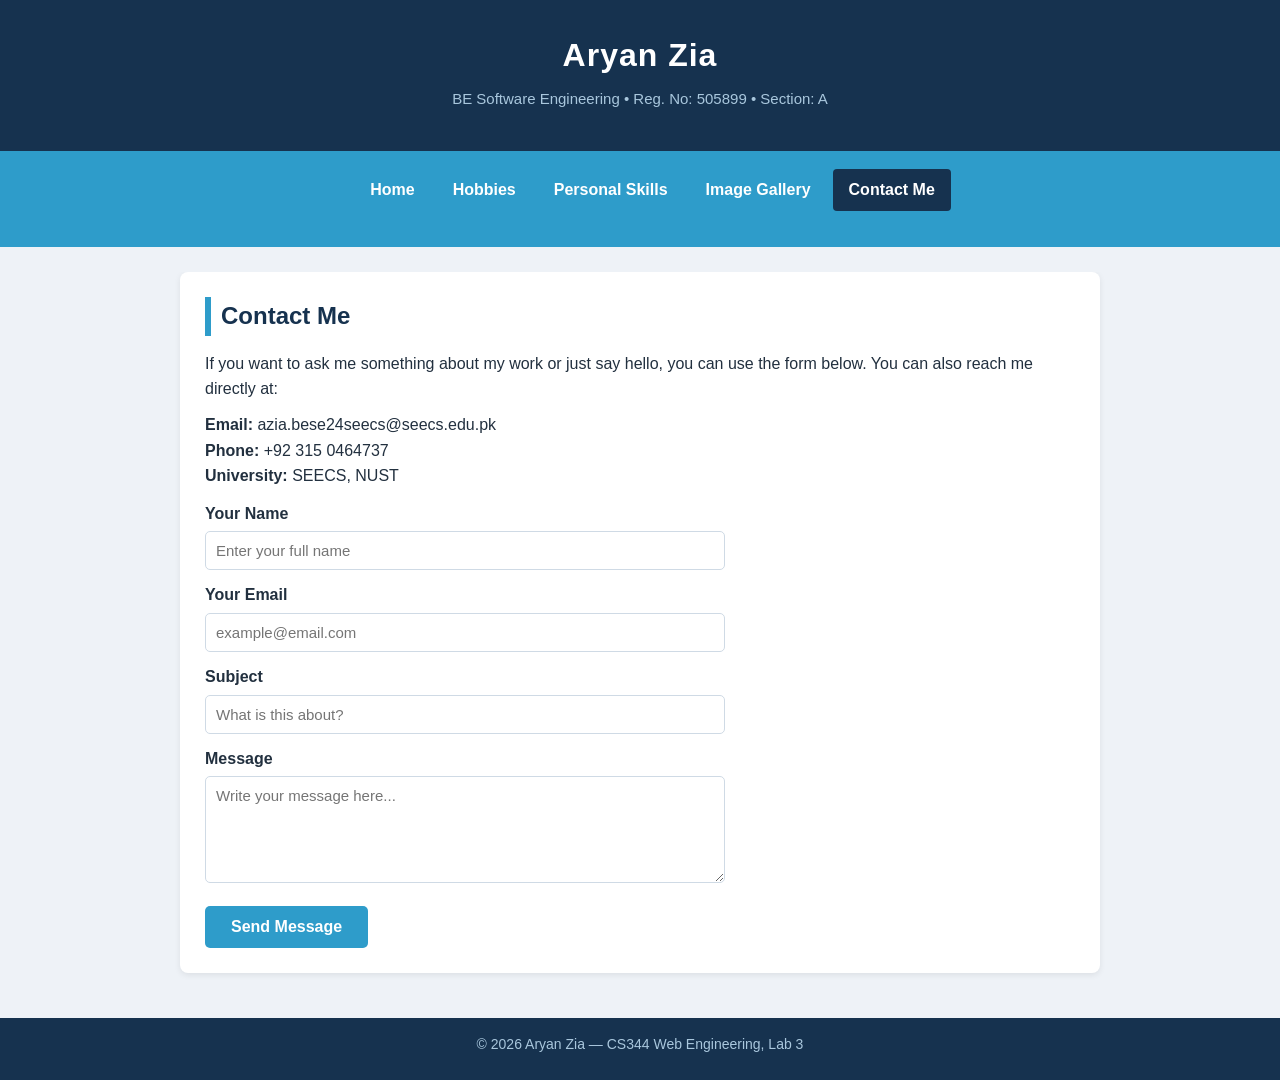
==== contact.html @ d49867ae "Lab 3: HTML Advanced - Personal Portfolio II" ====
<!DOCTYPE html>
<html lang="en">
<head>
<meta charset="UTF-8">
<meta name="viewport" content="width=device-width, initial-scale=1.0">
<title>Contact Me | Aryan Zia</title>
<link rel="stylesheet" href="css/style.css">
</head>
<body>

<header>
  <h1>Aryan Zia</h1>
  <p>BE Software Engineering &bull; Reg. No: 505899 &bull; Section: A</p>
</header>

<nav>
  <ul>
    <li><a href="index.html">Home</a></li>
    <li><a href="hobbies.html">Hobbies</a></li>
    <li><a href="skills.html">Personal Skills</a></li>
    <li><a href="gallery.html">Image Gallery</a></li>
    <li><a class="active" href="contact.html">Contact Me</a></li>
  </ul>
</nav>

<main>

  <div class="card">
    <h2>Contact Me</h2>
    <p>If you want to ask me something about my work or just say hello, you can
    use the form below. You can also reach me directly at:</p>

    <p>
      <strong>Email:</strong> azia.bese24seecs@seecs.edu.pk<br>
      <strong>Phone:</strong> +92 315 0464737<br>
      <strong>University:</strong> SEECS, NUST
    </p>

    <form action="#" method="post">
      <label for="name">Your Name</label>
      <input type="text" id="name" name="name" placeholder="Enter your full name" required>

      <label for="email">Your Email</label>
      <input type="email" id="email" name="email" placeholder="example@email.com" required>

      <label for="subject">Subject</label>
      <input type="text" id="subject" name="subject" placeholder="What is this about?">

      <label for="message">Message</label>
      <textarea id="message" name="message" rows="5" placeholder="Write your message here..." required></textarea>

      <button type="submit">Send Message</button>
    </form>
  </div>

</main>

<footer>
  <p>&copy; 2026 Aryan Zia &mdash; CS344 Web Engineering, Lab 3</p>
</footer>

</body>
</html>
---- css/style.css ----
/* =========================================================
   CS344 Web Engineering - Lab 3
   External stylesheet for the Personal Portfolio
   Author: Aryan Zia (505899, Section A)
   ========================================================= */

/* ---------- Global reset and base styles ---------- */
* {
  margin: 0;
  padding: 0;
  box-sizing: border-box;
}

body {
  font-family: "Segoe UI", Arial, sans-serif;
  background: #eef2f7;
  color: #22303f;
  line-height: 1.6;
}

/* ---------- Clearfix helper ----------
   Floated children are removed from the normal flow, so the
   parent can collapse. This clears the floats properly. */
.clearfix {
  overflow: hidden;
}
.clearfix::after {
  content: "";
  display: block;
  clear: both;
}

/* ---------- Header ---------- */
header {
  background: #16324f;
  color: #fff;
  text-align: center;
  padding: 30px 15px;
  border-bottom: 5px solid #2e9cca;
}
header h1 {
  font-size: 32px;
  letter-spacing: 1px;
}
header p {
  color: #a9c7dd;
  font-size: 15px;
  margin-top: 6px;
}

/* ---------- Navigation menu ----------
   The list is centred as a whole and each list item is floated
   left so the links sit side by side (horizontal menu). */
nav {
  background: #2e9cca;
  text-align: center;
  padding: 10px;
  overflow: hidden;          /* clears the floated list items */
}
nav ul {
  list-style: none;
  display: inline-block;
}
nav li {
  float: left;               /* horizontal alignment using float */
}
nav a {
  display: block;
  color: #fff;
  text-decoration: none;
  font-weight: bold;
  padding: 8px 16px;
  margin: 3px;
  border-radius: 4px;
}
nav a:hover {
  background: #16324f;
}
nav a.active {
  background: #16324f;
}

/* ---------- Page wrapper ---------- */
main {
  max-width: 950px;
  margin: 25px auto;
  padding: 0 15px;
  overflow: hidden;          /* clears any floated content inside */
}

/* ---------- Content cards ---------- */
.card {
  background: #fff;
  padding: 25px;
  border-radius: 8px;
  margin-bottom: 20px;
  box-shadow: 0 2px 6px rgba(0, 0, 0, 0.08);
}

/* ---------- Typography ---------- */
h2 {
  color: #16324f;
  border-left: 6px solid #2e9cca;
  padding-left: 10px;
  margin-bottom: 15px;
}
h3 {
  color: #2e9cca;
  margin: 20px 0 8px;
}
p {
  margin-bottom: 10px;
}
ul {
  margin-left: 25px;
  margin-bottom: 10px;
}
li {
  margin-bottom: 6px;
}

/* ---------- Buttons / links styled as buttons ---------- */
.btn {
  display: inline-block;
  background: #2e9cca;
  color: #fff;
  text-decoration: none;
  padding: 10px 22px;
  border-radius: 5px;
  font-weight: bold;
  margin: 8px 8px 0 0;
}
.btn:hover {
  background: #16324f;
}

/* ---------- Home page intro (float layout) ----------
   The profile picture floats left and the text wraps beside it.
   The wrapper clears the float so following content starts below. */
.intro {
  overflow: hidden;          /* clearfix for the floated image */
}
.intro img {
  float: left;               /* image floats beside the text */
  width: 180px;
  height: 180px;
  object-fit: cover;
  border-radius: 50%;
  border: 5px solid #2e9cca;
  margin: 0 25px 15px 0;
}
.intro-text {
  overflow: hidden;
}

/* ---------- Tables ---------- */
table {
  width: 100%;
  border-collapse: collapse;
  margin-top: 10px;
}
th, td {
  border: 1px solid #cfdae5;
  padding: 10px;
  text-align: left;
}
th {
  background: #16324f;
  color: #fff;
}
tr:nth-child(even) {
  background: #f4f8fb;
}

/* ---------- Image gallery (float layout) ----------
   Each figure floats left to form a 3-column grid. The gallery
   container clears the floats so the footer is not overlapped. */
.gallery {
  overflow: hidden;          /* clears floated figures */
}
.gallery figure {
  float: left;               /* arrange gallery using float */
  width: calc(33.333% - 16px);
  margin: 8px;
  background: #fff;
  border-radius: 8px;
  padding: 10px;
  box-shadow: 0 2px 8px rgba(0, 0, 0, 0.1);
  text-align: center;
}
.gallery img {
  width: 100%;
  height: 170px;
  object-fit: cover;
  border-radius: 6px;
  display: block;
}
.gallery figcaption {
  font-size: 14px;
  color: #5a6b7b;
  margin-top: 8px;
}

/* ---------- Contact form ---------- */
form {
  max-width: 520px;
}
label {
  display: block;
  font-weight: bold;
  margin: 12px 0 5px;
}
input, textarea {
  width: 100%;
  padding: 10px;
  border: 1px solid #cfdae5;
  border-radius: 5px;
  font-family: inherit;
  font-size: 15px;
}
button {
  background: #2e9cca;
  color: #fff;
  border: none;
  padding: 12px 26px;
  border-radius: 5px;
  font-size: 16px;
  font-weight: bold;
  cursor: pointer;
  margin-top: 15px;
}
button:hover {
  background: #16324f;
}

/* ---------- Skill bars ---------- */
.skill {
  margin-bottom: 18px;
}
.skill label {
  display: block;
  font-weight: bold;
  margin-bottom: 5px;
}
.bar {
  background: #dbe4ec;
  border-radius: 20px;
  height: 16px;
  overflow: hidden;
}
.bar div {
  height: 100%;
  background: linear-gradient(90deg, #2e9cca, #16324f);
  border-radius: 20px;
}

/* ---------- Footer ---------- */
footer {
  clear: both;               /* sits below any floated content */
  background: #16324f;
  color: #a9c7dd;
  text-align: center;
  padding: 15px;
  font-size: 14px;
}
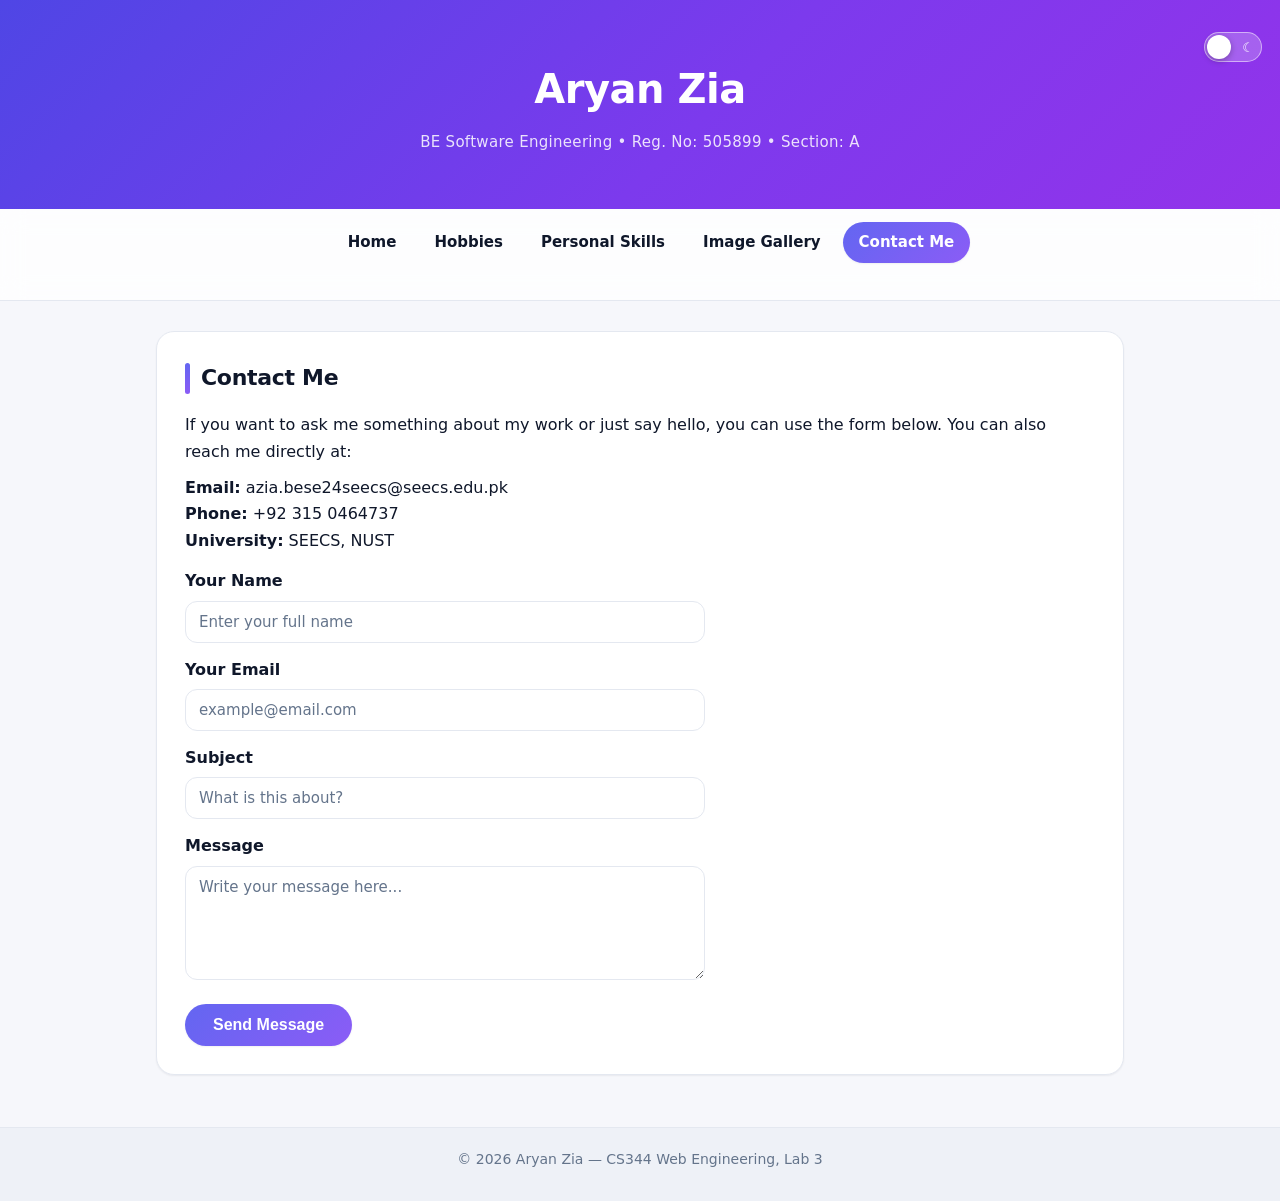
==== commit 505e3170: "Redesign UI: modern tokenized CSS, light/dark theme, subtle animations" ====
--- a/contact.html
+++ b/contact.html
@@ -11,6 +11,8 @@
 <header>
   <h1>Aryan Zia</h1>
   <p>BE Software Engineering &bull; Reg. No: 505899 &bull; Section: A</p>
+  <input type="checkbox" id="theme-toggle" class="theme-toggle" aria-label="Toggle dark mode">
+  <label for="theme-toggle" class="theme-switch" aria-hidden="true"><span class="knob"></span></label>
 </header>
 
 <nav>
--- a/css/style.css
+++ b/css/style.css
@@ -2,25 +2,114 @@
    CS344 Web Engineering - Lab 3
    External stylesheet for the Personal Portfolio
    Author: Aryan Zia (505899, Section A)
+
+   Design system:
+   - One set of CSS custom properties (tokens) drives the theme.
+   - Light theme by default; dark theme follows the OS setting and
+     can be overridden with the header toggle (pure CSS, no JS).
+   - Layouts use the CSS float and clear properties (lab requirement).
    ========================================================= */
 
-/* ---------- Global reset and base styles ---------- */
+/* ---------- Theme tokens: LIGHT (default) ---------- */
+:root {
+  --bg: #f6f7fb;
+  --surface: #ffffff;
+  --surface-2: #eef1f7;
+  --text: #0f172a;
+  --muted: #64748b;
+  --border: #e4e8f0;
+  --accent: #6366f1;
+  --accent-2: #8b5cf6;
+  --accent-soft: rgba(99, 102, 241, 0.12);
+  --header-bg: rgba(255, 255, 255, 0.78);
+  --shadow-sm: 0 1px 2px rgba(15, 23, 42, 0.06);
+  --shadow-md: 0 8px 20px rgba(15, 23, 42, 0.09);
+  --shadow-lg: 0 18px 44px rgba(15, 23, 42, 0.14);
+
+  --radius: 18px;
+  --radius-sm: 12px;
+  --pill: 999px;
+  --maxw: 1000px;
+  --trans: 0.25s ease;
+}
+
+/* ---------- Theme tokens: DARK (follows OS setting) ---------- */
+@media (prefers-color-scheme: dark) {
+  :root {
+    --bg: #0b1220;
+    --surface: #111a2e;
+    --surface-2: #0e1729;
+    --text: #e2e8f0;
+    --muted: #94a3b8;
+    --border: #1e293b;
+    --accent: #818cf8;
+    --accent-2: #a78bfa;
+    --accent-soft: rgba(129, 140, 248, 0.16);
+    --header-bg: rgba(15, 22, 40, 0.78);
+    --shadow-sm: 0 1px 2px rgba(0, 0, 0, 0.4);
+    --shadow-md: 0 8px 22px rgba(0, 0, 0, 0.45);
+    --shadow-lg: 0 18px 44px rgba(0, 0, 0, 0.55);
+  }
+  /* Manual override: toggle ON inverts dark OS theme back to light */
+  :root:has(#theme-toggle:checked) {
+    --bg: #f6f7fb;
+    --surface: #ffffff;
+    --surface-2: #eef1f7;
+    --text: #0f172a;
+    --muted: #64748b;
+    --border: #e4e8f0;
+    --accent: #6366f1;
+    --accent-2: #8b5cf6;
+    --accent-soft: rgba(99, 102, 241, 0.12);
+    --header-bg: rgba(255, 255, 255, 0.78);
+    --shadow-sm: 0 1px 2px rgba(15, 23, 42, 0.06);
+    --shadow-md: 0 8px 20px rgba(15, 23, 42, 0.09);
+    --shadow-lg: 0 18px 44px rgba(15, 23, 42, 0.14);
+  }
+}
+
+/* Manual override: toggle ON in a light OS theme switches to dark */
+@media (prefers-color-scheme: light) {
+  :root:has(#theme-toggle:checked) {
+    --bg: #0b1220;
+    --surface: #111a2e;
+    --surface-2: #0e1729;
+    --text: #e2e8f0;
+    --muted: #94a3b8;
+    --border: #1e293b;
+    --accent: #818cf8;
+    --accent-2: #a78bfa;
+    --accent-soft: rgba(129, 140, 248, 0.16);
+    --header-bg: rgba(15, 22, 40, 0.78);
+    --shadow-sm: 0 1px 2px rgba(0, 0, 0, 0.4);
+    --shadow-md: 0 8px 22px rgba(0, 0, 0, 0.45);
+    --shadow-lg: 0 18px 44px rgba(0, 0, 0, 0.55);
+  }
+}
+
+/* ---------- Global reset and base ---------- */
 * {
   margin: 0;
   padding: 0;
   box-sizing: border-box;
 }
 
+html {
+  scroll-behavior: smooth;
+}
+
 body {
-  font-family: "Segoe UI", Arial, sans-serif;
-  background: #eef2f7;
-  color: #22303f;
-  line-height: 1.6;
+  font-family: system-ui, -apple-system, "Segoe UI", Roboto, Arial, sans-serif;
+  background: var(--bg);
+  color: var(--text);
+  line-height: 1.65;
+  transition: background var(--trans), color var(--trans);
+  -webkit-font-smoothing: antialiased;
 }
 
 /* ---------- Clearfix helper ----------
-   Floated children are removed from the normal flow, so the
-   parent can collapse. This clears the floats properly. */
+   Floated children are removed from normal flow, so the parent can
+   collapse. This clears the floats and fixes the layout. */
 .clearfix {
   overflow: hidden;
 }
@@ -30,32 +119,123 @@
   clear: both;
 }
 
-/* ---------- Header ---------- */
+/* ---------- Animations (subtle) ---------- */
+@keyframes riseIn {
+  from {
+    opacity: 0;
+    transform: translateY(16px);
+  }
+  to {
+    opacity: 1;
+    transform: translateY(0);
+  }
+}
+@keyframes grow {
+  from {
+    transform: scaleX(0);
+  }
+  to {
+    transform: scaleX(1);
+  }
+}
+@keyframes fadeIn {
+  from {
+    opacity: 0;
+  }
+  to {
+    opacity: 1;
+  }
+}
+
+/* ---------- Header (hero) ---------- */
 header {
-  background: #16324f;
+  position: relative;
+  background: linear-gradient(135deg, #4f46e5 0%, #7c3aed 55%, #9333ea 100%);
   color: #fff;
   text-align: center;
-  padding: 30px 15px;
-  border-bottom: 5px solid #2e9cca;
+  padding: 56px 18px 44px;
+  animation: fadeIn 0.5s ease both;
 }
 header h1 {
-  font-size: 32px;
-  letter-spacing: 1px;
+  font-size: clamp(28px, 4vw, 40px);
+  font-weight: 800;
+  letter-spacing: -0.5px;
 }
 header p {
-  color: #a9c7dd;
+  margin-top: 8px;
+  color: rgba(255, 255, 255, 0.85);
   font-size: 15px;
-  margin-top: 6px;
-}
-
-/* ---------- Navigation menu ----------
-   The list is centred as a whole and each list item is floated
-   left so the links sit side by side (horizontal menu). */
+  letter-spacing: 0.3px;
+}
+
+/* ---------- Theme toggle (pure CSS switch) ---------- */
+.theme-toggle {
+  position: absolute;
+  width: 1px;
+  height: 1px;
+  opacity: 0;
+  pointer-events: none;
+}
+.theme-switch {
+  position: absolute;
+  top: 18px;
+  right: 18px;
+  width: 58px;
+  height: 30px;
+  border-radius: var(--pill);
+  background: rgba(255, 255, 255, 0.22);
+  border: 1px solid rgba(255, 255, 255, 0.5);
+  cursor: pointer;
+  transition: background var(--trans);
+}
+.theme-switch::before,
+.theme-switch::after {
+  position: absolute;
+  top: 50%;
+  transform: translateY(-50%);
+  font-size: 13px;
+  line-height: 1;
+}
+.theme-switch::before {
+  content: "\2600";       /* sun */
+  left: 7px;
+}
+.theme-switch::after {
+  content: "\263E";       /* moon */
+  right: 7px;
+}
+.theme-switch .knob {
+  position: absolute;
+  top: 2px;
+  left: 2px;
+  width: 24px;
+  height: 24px;
+  border-radius: 50%;
+  background: #fff;
+  box-shadow: 0 2px 6px rgba(0, 0, 0, 0.28);
+  transition: transform 0.28s cubic-bezier(0.4, 0, 0.2, 1);
+}
+#theme-toggle:checked + .theme-switch .knob {
+  transform: translateX(28px);
+}
+#theme-toggle:focus-visible + .theme-switch {
+  outline: 3px solid rgba(255, 255, 255, 0.9);
+  outline-offset: 3px;
+}
+
+/* ---------- Navigation menu (sticky, horizontal via float) ---------- */
 nav {
-  background: #2e9cca;
+  position: sticky;
+  top: 0;
+  z-index: 50;
+  background: var(--header-bg);
+  backdrop-filter: blur(12px);
+  -webkit-backdrop-filter: blur(12px);
+  border-bottom: 1px solid var(--border);
   text-align: center;
   padding: 10px;
   overflow: hidden;          /* clears the floated list items */
+  transition: background var(--trans), border-color var(--trans);
 }
 nav ul {
   list-style: none;
@@ -66,75 +246,126 @@
 }
 nav a {
   display: block;
+  color: var(--text);
+  text-decoration: none;
+  font-weight: 600;
+  font-size: 15px;
+  padding: 8px 16px;
+  margin: 3px;
+  border-radius: var(--pill);
+  transition: background var(--trans), color var(--trans), transform var(--trans);
+}
+nav a:hover {
+  background: var(--accent-soft);
+  color: var(--accent);
+  transform: translateY(-1px);
+}
+nav a.active {
+  background: linear-gradient(135deg, var(--accent), var(--accent-2));
+  color: #fff;
+  box-shadow: var(--shadow-sm);
+}
+
+/* ---------- Page wrapper ---------- */
+main {
+  max-width: var(--maxw);
+  margin: 30px auto;
+  padding: 0 16px;
+  overflow: hidden;          /* clears any floated content inside */
+}
+
+/* ---------- Content cards ---------- */
+.card {
+  background: var(--surface);
+  border: 1px solid var(--border);
+  border-radius: var(--radius);
+  padding: 28px;
+  margin-bottom: 22px;
+  box-shadow: var(--shadow-sm);
+  animation: riseIn 0.55s cubic-bezier(0.2, 0.7, 0.2, 1) both;
+  transition: transform var(--trans), box-shadow var(--trans),
+              border-color var(--trans), background var(--trans);
+}
+.card:hover {
+  transform: translateY(-4px);
+  box-shadow: var(--shadow-lg);
+  border-color: var(--accent);
+}
+main > .card:nth-child(1) { animation-delay: 0.05s; }
+main > .card:nth-child(2) { animation-delay: 0.14s; }
+main > .card:nth-child(3) { animation-delay: 0.23s; }
+main > .card:nth-child(4) { animation-delay: 0.32s; }
+
+/* ---------- Typography ---------- */
+h2 {
+  position: relative;
+  color: var(--text);
+  font-size: 22px;
+  font-weight: 750;
+  letter-spacing: -0.3px;
+  padding-left: 16px;
+  margin-bottom: 16px;
+}
+h2::before {
+  content: "";
+  position: absolute;
+  left: 0;
+  top: 0.12em;
+  bottom: 0.12em;
+  width: 5px;
+  border-radius: var(--pill);
+  background: linear-gradient(var(--accent), var(--accent-2));
+}
+h3 {
+  color: var(--accent);
+  font-size: 16px;
+  text-transform: uppercase;
+  letter-spacing: 0.6px;
+  margin: 24px 0 10px;
+}
+p {
+  margin-bottom: 10px;
+}
+code {
+  font-family: Consolas, "Courier New", monospace;
+  font-size: 0.9em;
+  background: var(--surface-2);
+  color: var(--accent);
+  padding: 1px 6px;
+  border-radius: 6px;
+}
+ul {
+  margin-left: 22px;
+  margin-bottom: 10px;
+}
+li {
+  margin-bottom: 6px;
+}
+
+/* ---------- Buttons ---------- */
+.btn {
+  display: inline-block;
+  background: linear-gradient(135deg, var(--accent), var(--accent-2));
   color: #fff;
   text-decoration: none;
-  font-weight: bold;
-  padding: 8px 16px;
-  margin: 3px;
-  border-radius: 4px;
-}
-nav a:hover {
-  background: #16324f;
-}
-nav a.active {
-  background: #16324f;
-}
-
-/* ---------- Page wrapper ---------- */
-main {
-  max-width: 950px;
-  margin: 25px auto;
-  padding: 0 15px;
-  overflow: hidden;          /* clears any floated content inside */
-}
-
-/* ---------- Content cards ---------- */
-.card {
-  background: #fff;
-  padding: 25px;
-  border-radius: 8px;
-  margin-bottom: 20px;
-  box-shadow: 0 2px 6px rgba(0, 0, 0, 0.08);
-}
-
-/* ---------- Typography ---------- */
-h2 {
-  color: #16324f;
-  border-left: 6px solid #2e9cca;
-  padding-left: 10px;
-  margin-bottom: 15px;
-}
-h3 {
-  color: #2e9cca;
-  margin: 20px 0 8px;
-}
-p {
-  margin-bottom: 10px;
-}
-ul {
-  margin-left: 25px;
-  margin-bottom: 10px;
-}
-li {
-  margin-bottom: 6px;
-}
-
-/* ---------- Buttons / links styled as buttons ---------- */
-.btn {
-  display: inline-block;
-  background: #2e9cca;
-  color: #fff;
-  text-decoration: none;
-  padding: 10px 22px;
-  border-radius: 5px;
-  font-weight: bold;
+  padding: 11px 24px;
+  border-radius: var(--pill);
+  font-weight: 650;
+  font-size: 15px;
   margin: 8px 8px 0 0;
+  box-shadow: var(--shadow-sm);
+  transition: transform var(--trans), box-shadow var(--trans), filter var(--trans);
 }
 .btn:hover {
-  background: #16324f;
-}
-
-/* ---------- Home page intro (float layout) ----------
+  transform: translateY(-2px);
+  box-shadow: var(--shadow-md);
+  filter: brightness(1.06);
+}
+.btn:active {
+  transform: translateY(0) scale(0.98);
+}
+
+/* ---------- Home intro (float layout) ----------
    The profile picture floats left and the text wraps beside it.
    The wrapper clears the float so following content starts below. */
 .intro {
@@ -142,12 +373,19 @@
 }
 .intro img {
   float: left;               /* image floats beside the text */
-  width: 180px;
-  height: 180px;
+  width: 170px;
+  height: 170px;
   object-fit: cover;
   border-radius: 50%;
-  border: 5px solid #2e9cca;
-  margin: 0 25px 15px 0;
+  padding: 5px;
+  background: linear-gradient(135deg, var(--accent), var(--accent-2));
+  box-shadow: var(--shadow-md);
+  margin: 0 28px 18px 0;
+  transition: transform 0.35s ease, box-shadow 0.35s ease;
+}
+.intro img:hover {
+  transform: scale(1.04) rotate(-1.5deg);
+  box-shadow: var(--shadow-lg);
 }
 .intro-text {
   overflow: hidden;
@@ -158,18 +396,21 @@
   width: 100%;
   border-collapse: collapse;
   margin-top: 10px;
+  border-radius: var(--radius-sm);
+  overflow: hidden;
 }
 th, td {
-  border: 1px solid #cfdae5;
-  padding: 10px;
+  border: 1px solid var(--border);
+  padding: 12px 14px;
   text-align: left;
 }
 th {
-  background: #16324f;
-  color: #fff;
+  background: var(--surface-2);
+  color: var(--text);
+  font-weight: 700;
 }
 tr:nth-child(even) {
-  background: #f4f8fb;
+  background: var(--accent-soft);
 }
 
 /* ---------- Image gallery (float layout) ----------
@@ -182,23 +423,39 @@
   float: left;               /* arrange gallery using float */
   width: calc(33.333% - 16px);
   margin: 8px;
-  background: #fff;
-  border-radius: 8px;
+  background: var(--surface);
+  border: 1px solid var(--border);
+  border-radius: var(--radius-sm);
   padding: 10px;
-  box-shadow: 0 2px 8px rgba(0, 0, 0, 0.1);
+  overflow: hidden;
+  box-shadow: var(--shadow-sm);
   text-align: center;
+  transition: transform var(--trans), box-shadow var(--trans), border-color var(--trans);
+}
+.gallery figure:hover {
+  transform: translateY(-5px);
+  box-shadow: var(--shadow-lg);
+  border-color: var(--accent);
 }
 .gallery img {
   width: 100%;
   height: 170px;
   object-fit: cover;
-  border-radius: 6px;
+  border-radius: 8px;
   display: block;
+  transition: transform 0.45s ease;
+}
+.gallery figure:hover img {
+  transform: scale(1.07);
 }
 .gallery figcaption {
   font-size: 14px;
-  color: #5a6b7b;
-  margin-top: 8px;
+  color: var(--muted);
+  margin-top: 10px;
+  transition: color var(--trans);
+}
+.gallery figure:hover figcaption {
+  color: var(--accent);
 }
 
 /* ---------- Contact form ---------- */
@@ -207,30 +464,48 @@
 }
 label {
   display: block;
-  font-weight: bold;
-  margin: 12px 0 5px;
+  font-weight: 650;
+  margin: 14px 0 6px;
 }
 input, textarea {
   width: 100%;
-  padding: 10px;
-  border: 1px solid #cfdae5;
-  border-radius: 5px;
+  padding: 11px 13px;
+  background: var(--surface);
+  color: var(--text);
+  border: 1px solid var(--border);
+  border-radius: var(--radius-sm);
   font-family: inherit;
   font-size: 15px;
+  transition: border-color var(--trans), box-shadow var(--trans), background var(--trans);
+}
+input::placeholder, textarea::placeholder {
+  color: var(--muted);
+}
+input:focus, textarea:focus {
+  outline: none;
+  border-color: var(--accent);
+  box-shadow: 0 0 0 3px var(--accent-soft);
 }
 button {
-  background: #2e9cca;
+  background: linear-gradient(135deg, var(--accent), var(--accent-2));
   color: #fff;
   border: none;
-  padding: 12px 26px;
-  border-radius: 5px;
+  padding: 12px 28px;
+  border-radius: var(--pill);
   font-size: 16px;
-  font-weight: bold;
+  font-weight: 650;
   cursor: pointer;
-  margin-top: 15px;
+  margin-top: 16px;
+  box-shadow: var(--shadow-sm);
+  transition: transform var(--trans), box-shadow var(--trans), filter var(--trans);
 }
 button:hover {
-  background: #16324f;
+  transform: translateY(-2px);
+  box-shadow: var(--shadow-md);
+  filter: brightness(1.06);
+}
+button:active {
+  transform: translateY(0) scale(0.98);
 }
 
 /* ---------- Skill bars ---------- */
@@ -238,28 +513,79 @@
   margin-bottom: 18px;
 }
 .skill label {
-  display: block;
-  font-weight: bold;
-  margin-bottom: 5px;
+  margin: 0 0 6px;
 }
 .bar {
-  background: #dbe4ec;
-  border-radius: 20px;
-  height: 16px;
+  background: var(--surface-2);
+  border-radius: var(--pill);
+  height: 10px;
   overflow: hidden;
 }
 .bar div {
   height: 100%;
-  background: linear-gradient(90deg, #2e9cca, #16324f);
-  border-radius: 20px;
+  background: linear-gradient(90deg, var(--accent), var(--accent-2));
+  border-radius: var(--pill);
+  transform-origin: left;
+  animation: grow 0.9s cubic-bezier(0.2, 0.7, 0.2, 1) both;
 }
 
 /* ---------- Footer ---------- */
 footer {
   clear: both;               /* sits below any floated content */
-  background: #16324f;
-  color: #a9c7dd;
+  margin-top: 10px;
+  background: var(--surface-2);
+  border-top: 1px solid var(--border);
+  color: var(--muted);
   text-align: center;
-  padding: 15px;
+  padding: 20px;
   font-size: 14px;
-}
+  transition: background var(--trans), border-color var(--trans);
+}
+
+/* ---------- Accessibility: focus outlines ---------- */
+a:focus-visible,
+button:focus-visible,
+input:focus-visible,
+textarea:focus-visible {
+  outline: 3px solid var(--accent);
+  outline-offset: 2px;
+}
+
+/* ---------- Responsive ---------- */
+@media (max-width: 760px) {
+  .gallery figure {
+    width: calc(50% - 16px);
+  }
+  .intro img {
+    float: none;
+    display: block;
+    margin: 0 auto 18px;
+  }
+  nav a {
+    padding: 8px 12px;
+    font-size: 14px;
+  }
+  header {
+    padding: 48px 16px 38px;
+  }
+}
+@media (max-width: 520px) {
+  .gallery figure {
+    width: calc(100% - 16px);
+  }
+  .card {
+    padding: 20px;
+  }
+}
+
+/* ---------- Reduced motion ---------- */
+@media (prefers-reduced-motion: reduce) {
+  *,
+  *::before,
+  *::after {
+    animation-duration: 0.001ms !important;
+    animation-iteration-count: 1 !important;
+    transition-duration: 0.001ms !important;
+    scroll-behavior: auto !important;
+  }
+}
